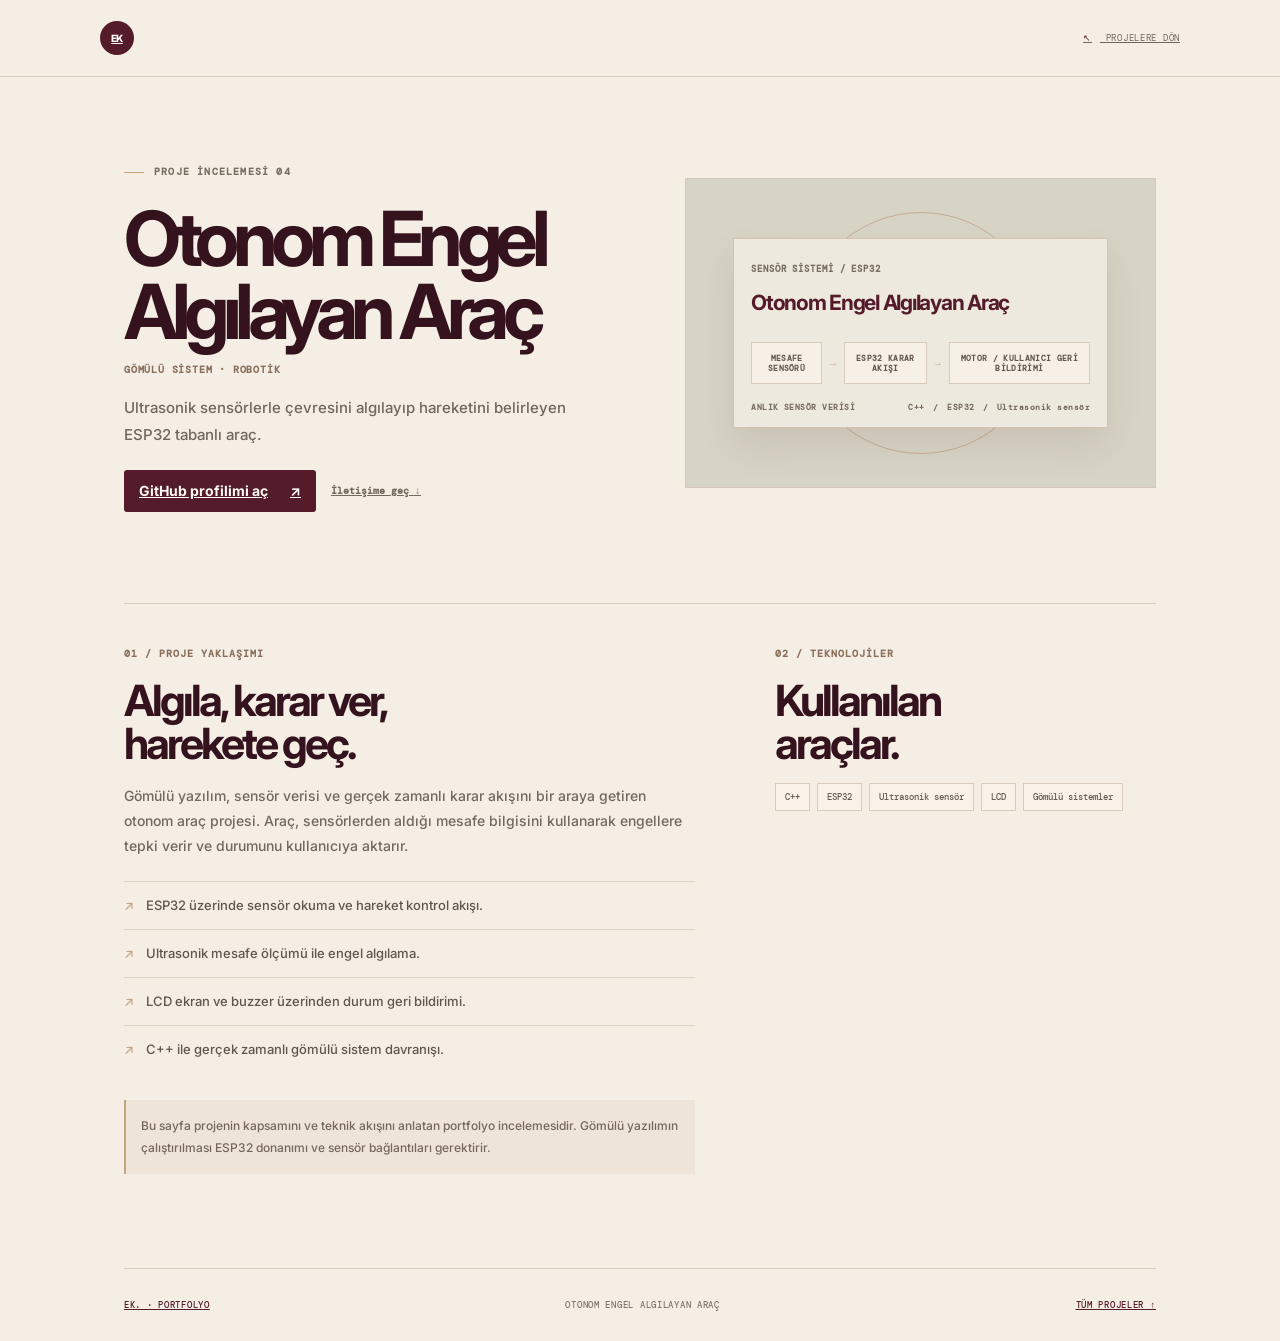
==== projects/autonomous-car/index.html @ fcb69551 "Build personal portfolio site" ====
<!doctype html><html lang="tr"><head><meta charset="UTF-8"/><meta name="viewport" content="width=device-width,initial-scale=1"/><meta name="theme-color" content="#f4eee5"/><meta name="description" content="Otonom Engel Algılayan Araç — Eren Kötüğ proje incelemesi."/><link rel="icon" type="image/svg+xml" href="/favicon.svg"/><link rel="stylesheet" href="/project.css"/><script src="/content.js" defer></script><script src="/project-page.js" defer></script><title>Otonom Engel Algılayan Araç — Eren Kötüğ</title></head><body data-project="autonomous-car"><header class="case-nav"><a class="case-brand" href="/" aria-label="Portfolyo ana sayfa">EK</a><a class="case-back" href="/#work"><span>↖</span> PROJELERE DÖN</a></header><main class="case-wrap"><section class="case-hero"><div><p class="case-eyebrow">PROJE İNCELEMESİ <span data-number></span></p><h1 class="case-title" data-title></h1><p class="case-category" data-category></p><p class="case-summary" data-summary></p><div class="case-actions"><a class="case-button" data-repo href="https://github.com/erenkotug" target="_blank" rel="noreferrer"><span data-repo-label>GitHub profilimi aç</span> <span>↗</span></a><a class="case-back-link" href="/#contact">İletişime geç ↓</a></div></div><div class="case-visual robot" data-visual><div class="case-art"><span class="case-art-label">SENSÖR SİSTEMİ / ESP32</span><div class="case-art-title" data-art-title></div><div class="case-art-flow" data-flow></div><div class="case-stat-row"><span>ANLIK SENSÖR VERİSİ</span><span data-stat></span></div></div></div></section><section class="case-body"><div><span class="case-section-label">01 / PROJE YAKLAŞIMI</span><h2>Algıla, karar ver,<br/>harekete geç.</h2><p class="case-description" data-description></p><ul class="case-points" data-points></ul><p class="case-note">Bu sayfa projenin kapsamını ve teknik akışını anlatan portfolyo incelemesidir. Gömülü yazılımın çalıştırılması ESP32 donanımı ve sensör bağlantıları gerektirir.</p></div><div><span class="case-section-label">02 / TEKNOLOJİLER</span><h2>Kullanılan<br/>araçlar.</h2><div class="case-stack" data-stack></div></div></section><footer class="case-foot"><a href="/">EK. · PORTFOLYO</a><span>OTONOM ENGEL ALGILAYAN ARAÇ</span><a href="/#work">TÜM PROJELER ↑</a></footer></main></body></html>
---- project.css ----
@import url('https://fonts.googleapis.com/css2?family=DM+Mono:wght@400;500&family=Inter:wght@400;500;600;700;800&display=swap');
:root{--paper:#f4eee5;--ink:#231e1c;--wine:#541c2b;--wine-dark:#35131e;--wine-light:#762d3f;--camel:#c8a47c;--muted:#777068;--line:#d8cbbc;--white:#fffaf3;--mono:"DM Mono",monospace;--sans:"Inter",sans-serif}*{box-sizing:border-box}html{scroll-behavior:smooth}body{margin:0;background:var(--paper);color:var(--ink);font-family:var(--sans);-webkit-font-smoothing:antialiased}.case-nav{height:77px;padding:0 max(24px,calc((100vw - 1080px)/2));display:flex;align-items:center;justify-content:space-between;border-bottom:1px solid var(--line);font:9px var(--mono);letter-spacing:.08em}.case-brand{width:34px;height:34px;display:grid;place-items:center;border-radius:50%;background:var(--wine);color:var(--white);font:800 10px var(--sans);letter-spacing:-.08em}.case-back{color:#71675e}.case-back span{margin-right:8px;color:var(--wine)}.case-wrap{max-width:1080px;padding:78px 24px 0;margin:0 auto}.case-hero{display:grid;grid-template-columns:1fr .93fr;align-items:center;gap:55px}.case-eyebrow{font:8px var(--mono);letter-spacing:.12em;color:#776d63}.case-eyebrow:before{content:"";display:inline-block;width:20px;height:1px;background:var(--camel);vertical-align:middle;margin-right:10px}.case-title{font-size:clamp(47px,6.3vw,76px);line-height:.96;letter-spacing:-.085em;font-weight:600;color:var(--wine-dark);margin:24px 0 15px}.case-number{font:9px var(--mono);color:var(--camel);vertical-align:top;margin-left:7px;letter-spacing:0}.case-category{font:8px var(--mono);letter-spacing:.08em;color:#8b6f5d}.case-summary{font-size:12px;line-height:1.9;color:#70675f;max-width:480px;margin:18px 0 22px}.case-actions{display:flex;align-items:center;gap:15px;flex-wrap:wrap}.case-button{min-height:42px;display:inline-flex;align-items:center;gap:22px;padding:12px 15px;border-radius:3px;background:var(--wine);color:var(--white);font-size:9px;font-weight:600}.case-button span{font-size:14px}.case-back-link{font:8px var(--mono);color:#74695f}.case-back-link:hover{text-decoration:underline;text-underline-offset:4px}.case-visual{height:310px;position:relative;display:grid;place-items:center;overflow:hidden;background:#dfd9ca;border:1px solid #d6c9b8}.case-visual:before,.case-visual:after{content:"";position:absolute;width:240px;height:240px;border:1px solid #c4ac93;border-radius:50%}.case-visual:after{width:170px;height:170px;border-color:#ccb89f}.case-art{position:relative;z-index:1;width:80%;min-height:190px;border:1px solid #d6c3ae;background:var(--white);box-shadow:0 18px 35px #35131e17;padding:17px}.case-art-label{font:7px var(--mono);letter-spacing:.1em;color:#776d63}.case-art-title{font-size:19px;letter-spacing:-.06em;color:var(--wine);font-weight:700;margin-top:14px}.case-art-flow{display:flex;align-items:center;justify-content:space-between;gap:8px;margin-top:27px}.case-art-flow span{min-width:0;padding:10px 7px;border:1px solid #d8cbbc;background:#f7f0e7;color:#625950;text-align:center;font:6px var(--mono);letter-spacing:.04em}.case-art-flow b{font:10px var(--mono);color:var(--camel)}.case-stat-row{position:absolute;left:17px;right:17px;bottom:14px;display:flex;justify-content:space-between;font:6px var(--mono);letter-spacing:.06em;color:#796d62}.case-visual.fraud{background:#decac2}.case-visual.ecommerce{background:#d9c7b2}.case-visual.robot{background:#d8d4c5}.case-visual.volleyball{background:#dfd9ca}.case-visual.volleyball .case-art{background:#f0e1ca}.case-visual.fraud .case-art{background:#f1e7de}.case-visual.ecommerce .case-art{background:#f7f0e7}.case-visual.robot .case-art{background:#eee9de}.case-body{display:grid;grid-template-columns:1.2fr .8fr;gap:80px;margin-top:91px;padding:37px 0 82px;border-top:1px solid var(--line)}.case-section-label{font:8px var(--mono);letter-spacing:.1em;color:#8b6f5d}.case-body h2{font-size:clamp(29px,4vw,43px);line-height:1;letter-spacing:-.07em;font-weight:500;color:var(--wine-dark);margin:18px 0}.case-description{font-size:11px;line-height:1.9;color:#716960;max-width:590px}.case-points{list-style:none;margin:23px 0 0;padding:0}.case-points li{position:relative;border-top:1px solid #dfd3c6;padding:12px 4px 12px 22px;font-size:10px;line-height:1.7;color:#5f564f}.case-points li:before{content:"↗";position:absolute;left:0;color:var(--camel)}.case-stack{display:flex;flex-wrap:wrap;gap:7px;margin-top:17px}.case-stack span{padding:7px 9px;border:1px solid #d8cbbc;background:#f8f2e9;font:7px var(--mono);color:#665b53}.case-note{margin-top:28px;padding:15px;background:#eee4d8;border-left:2px solid var(--camel);font-size:9px;line-height:1.8;color:#74685e}.case-foot{min-height:73px;border-top:1px solid var(--line);display:flex;align-items:center;justify-content:space-between;font:7px var(--mono);letter-spacing:.08em;color:#81776d}.case-foot a{color:var(--wine)}
@media(max-width:720px){.case-nav{height:69px}.case-wrap{padding-top:55px}.case-hero{grid-template-columns:1fr;gap:29px}.case-title{font-size:clamp(49px,12vw,70px);margin:19px 0 13px}.case-visual{height:270px}.case-body{grid-template-columns:1fr;gap:41px;margin-top:62px;padding-top:27px;padding-bottom:58px}.case-foot{font-size:6px;gap:10px}.case-foot span:nth-child(2){text-align:center}}

body{font-family:var(--sans);font-size:16px;font-weight:500}
.case-eyebrow,.case-section-label{font-size:10px;font-weight:600}.case-title{font-weight:700}.case-category{font-size:10px;font-weight:600}.case-summary{font-size:15px;font-weight:500;line-height:1.8}.case-button{font-size:11px;font-weight:700}.case-back-link{font-size:10px;font-weight:600}.case-art-label{font-size:9px;font-weight:600}.case-art-title{font-size:21px;font-weight:700}.case-art-flow span{font-size:8px;font-weight:600}.case-stat-row{font-size:8px;font-weight:600}.case-body h2{font-weight:700}.case-description{font-size:14px;font-weight:500;line-height:1.8}.case-points li{font-size:13px;font-weight:500;line-height:1.75}.case-stack span{font-size:9px;font-weight:500}.case-note{font-size:12px;font-weight:500;line-height:1.8}.case-foot{font-size:9px;font-weight:500}
@media(max-width:720px){.case-eyebrow,.case-section-label{font-size:9px}.case-title{font-size:clamp(44px,11vw,66px)}.case-category{font-size:9px}.case-summary{font-size:14px}.case-button{font-size:10px}.case-back-link{font-size:9px}.case-art-label{font-size:8px}.case-art-flow span{font-size:7px}.case-stat-row{font-size:7px}.case-body h2{font-size:34px}.case-description{font-size:13px}.case-points li{font-size:12px}.case-stack span{font-size:8px}.case-note{font-size:11px}.case-foot{font-size:8px}}
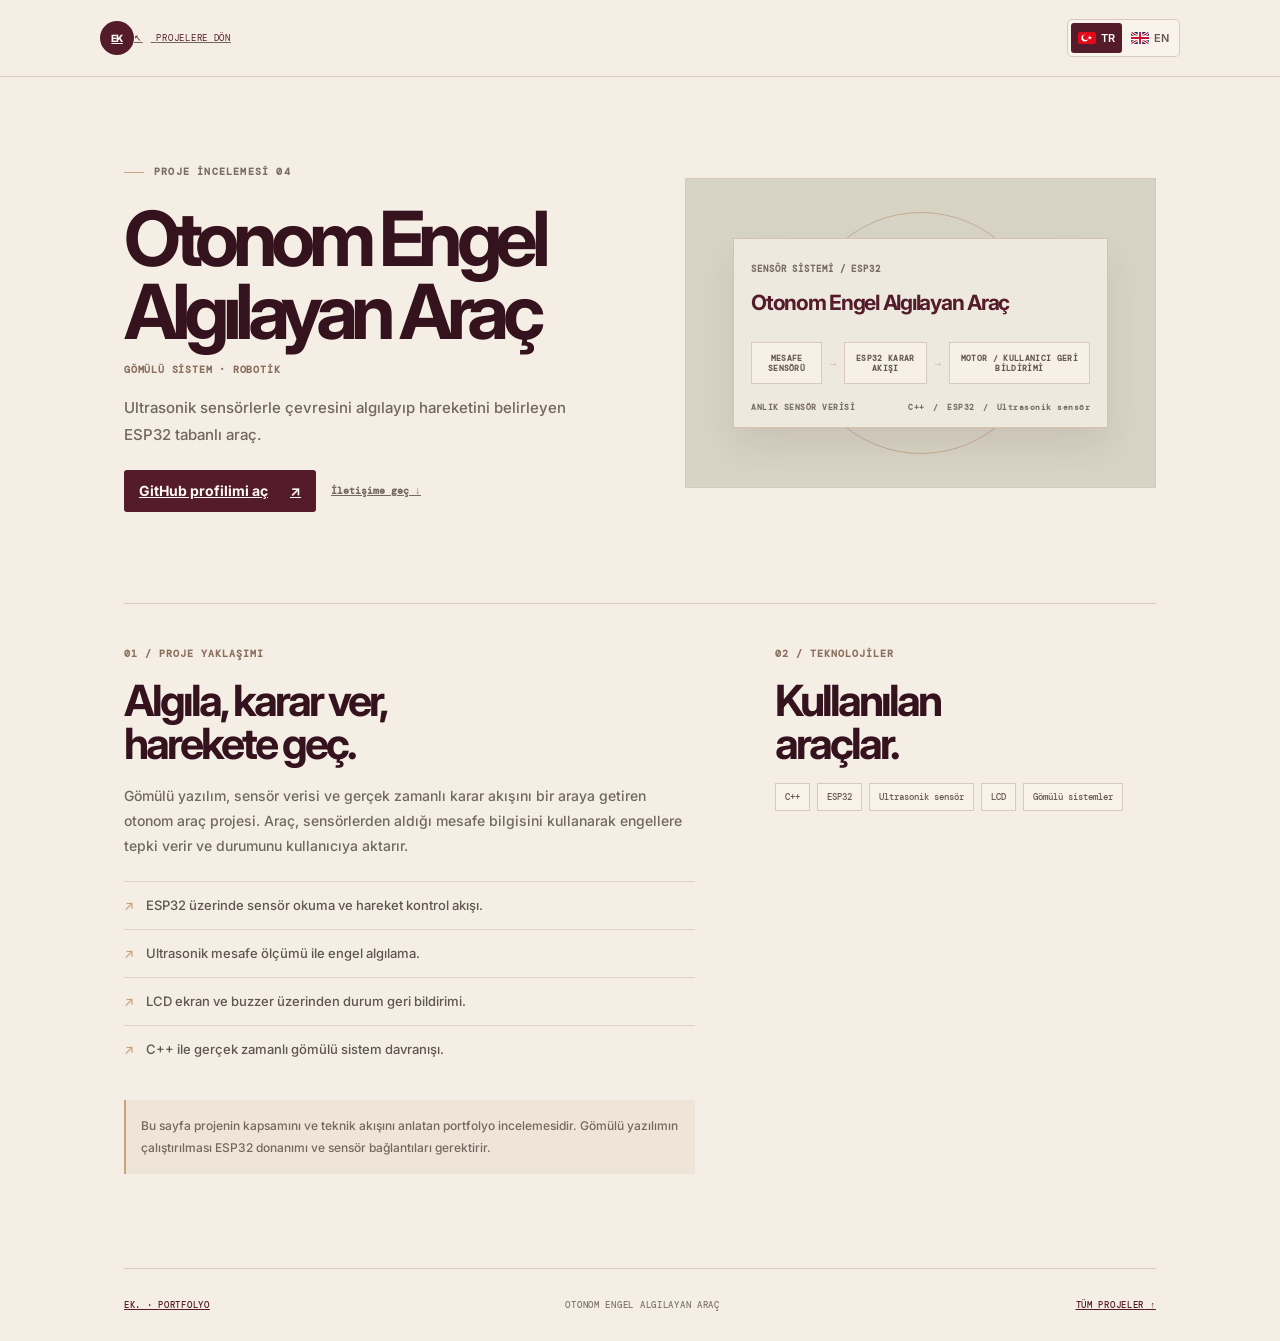
==== commit 2495469b: "Add Turkish and English portfolio content" ====
--- a/projects/autonomous-car/index.html
+++ b/projects/autonomous-car/index.html
@@ -1 +1 @@
-<!doctype html><html lang="tr"><head><meta charset="UTF-8"/><meta name="viewport" content="width=device-width,initial-scale=1"/><meta name="theme-color" content="#f4eee5"/><meta name="description" content="Otonom Engel Algılayan Araç — Eren Kötüğ proje incelemesi."/><link rel="icon" type="image/svg+xml" href="/favicon.svg"/><link rel="stylesheet" href="/project.css"/><script src="/content.js" defer></script><script src="/project-page.js" defer></script><title>Otonom Engel Algılayan Araç — Eren Kötüğ</title></head><body data-project="autonomous-car"><header class="case-nav"><a class="case-brand" href="/" aria-label="Portfolyo ana sayfa">EK</a><a class="case-back" href="/#work"><span>↖</span> PROJELERE DÖN</a></header><main class="case-wrap"><section class="case-hero"><div><p class="case-eyebrow">PROJE İNCELEMESİ <span data-number></span></p><h1 class="case-title" data-title></h1><p class="case-category" data-category></p><p class="case-summary" data-summary></p><div class="case-actions"><a class="case-button" data-repo href="https://github.com/erenkotug" target="_blank" rel="noreferrer"><span data-repo-label>GitHub profilimi aç</span> <span>↗</span></a><a class="case-back-link" href="/#contact">İletişime geç ↓</a></div></div><div class="case-visual robot" data-visual><div class="case-art"><span class="case-art-label">SENSÖR SİSTEMİ / ESP32</span><div class="case-art-title" data-art-title></div><div class="case-art-flow" data-flow></div><div class="case-stat-row"><span>ANLIK SENSÖR VERİSİ</span><span data-stat></span></div></div></div></section><section class="case-body"><div><span class="case-section-label">01 / PROJE YAKLAŞIMI</span><h2>Algıla, karar ver,<br/>harekete geç.</h2><p class="case-description" data-description></p><ul class="case-points" data-points></ul><p class="case-note">Bu sayfa projenin kapsamını ve teknik akışını anlatan portfolyo incelemesidir. Gömülü yazılımın çalıştırılması ESP32 donanımı ve sensör bağlantıları gerektirir.</p></div><div><span class="case-section-label">02 / TEKNOLOJİLER</span><h2>Kullanılan<br/>araçlar.</h2><div class="case-stack" data-stack></div></div></section><footer class="case-foot"><a href="/">EK. · PORTFOLYO</a><span>OTONOM ENGEL ALGILAYAN ARAÇ</span><a href="/#work">TÜM PROJELER ↑</a></footer></main></body></html>
+<!doctype html><html lang="tr"><head><meta charset="UTF-8"/><meta name="viewport" content="width=device-width,initial-scale=1"/><meta name="theme-color" content="#f4eee5"/><meta name="description" content="Otonom Engel Algılayan Araç — Eren Kötüğ proje incelemesi."/><link rel="icon" type="image/svg+xml" href="../../favicon.svg"/><link rel="stylesheet" href="../../project.css"/><script src="../../content.js" defer></script><script src="../../project-page.js" defer></script><title>Otonom Engel Algılayan Araç — Eren Kötüğ</title></head><body data-project="autonomous-car"><header class="case-nav"><a class="case-brand" href="../../" aria-label="Portfolyo ana sayfa" data-i18n-aria="homeLabel">EK</a><a class="case-back" href="../../#work"><span>↖</span> <span data-i18n="caseBack">PROJELERE DÖN</span></a></header><main class="case-wrap"><section class="case-hero"><div><p class="case-eyebrow"><span data-i18n="caseEyebrow">PROJE İNCELEMESİ</span> <span data-number></span></p><h1 class="case-title" data-title></h1><p class="case-category" data-category></p><p class="case-summary" data-summary></p><div class="case-actions"><a class="case-button" data-repo href="https://github.com/erenkotug" target="_blank" rel="noreferrer"><span data-repo-label>GitHub profilimi aç</span> <span>↗</span></a><a class="case-back-link" href="../../#contact"><span data-i18n="caseContact">İletişime geç</span> ↓</a></div></div><div class="case-visual robot" data-visual><div class="case-art"><span class="case-art-label" data-case-art></span><div class="case-art-title" data-art-title></div><div class="case-art-flow" data-flow></div><div class="case-stat-row"><span data-case-stat-label></span><span data-stat></span></div></div></div></section><section class="case-body"><div><span class="case-section-label">01 / <span data-i18n="caseApproach">PROJE YAKLAŞIMI</span></span><h2 data-case-heading></h2><p class="case-description" data-description></p><ul class="case-points" data-points></ul><p class="case-note" data-case-note></p></div><div><span class="case-section-label">02 / <span data-i18n="caseTech">TEKNOLOJİLER</span></span><h2 data-i18n="caseTools">Kullanılan<br/>araçlar.</h2><div class="case-stack" data-stack></div></div></section><footer class="case-foot"><a href="../../">EK. · <span data-i18n="portfolio">PORTFOLYO</span></a><span data-case-project-name></span><a href="../../#work"><span data-i18n="allProjects">TÜM PROJELER</span> ↑</a></footer></main></body></html>
--- a/project.css
+++ b/project.css
@@ -4,4 +4,10 @@
 
 body{font-family:var(--sans);font-size:16px;font-weight:500}
 .case-eyebrow,.case-section-label{font-size:10px;font-weight:600}.case-title{font-weight:700}.case-category{font-size:10px;font-weight:600}.case-summary{font-size:15px;font-weight:500;line-height:1.8}.case-button{font-size:11px;font-weight:700}.case-back-link{font-size:10px;font-weight:600}.case-art-label{font-size:9px;font-weight:600}.case-art-title{font-size:21px;font-weight:700}.case-art-flow span{font-size:8px;font-weight:600}.case-stat-row{font-size:8px;font-weight:600}.case-body h2{font-weight:700}.case-description{font-size:14px;font-weight:500;line-height:1.8}.case-points li{font-size:13px;font-weight:500;line-height:1.75}.case-stack span{font-size:9px;font-weight:500}.case-note{font-size:12px;font-weight:500;line-height:1.8}.case-foot{font-size:9px;font-weight:500}
-@media(max-width:720px){.case-eyebrow,.case-section-label{font-size:9px}.case-title{font-size:clamp(44px,11vw,66px)}.case-category{font-size:9px}.case-summary{font-size:14px}.case-button{font-size:10px}.case-back-link{font-size:9px}.case-art-label{font-size:8px}.case-art-flow span{font-size:7px}.case-stat-row{font-size:7px}.case-body h2{font-size:34px}.case-description{font-size:13px}.case-points li{font-size:12px}.case-stack span{font-size:8px}.case-note{font-size:11px}.case-foot{font-size:8px}}+@media(max-width:720px){.case-eyebrow,.case-section-label{font-size:9px}.case-title{font-size:clamp(44px,11vw,66px)}.case-category{font-size:9px}.case-summary{font-size:14px}.case-button{font-size:10px}.case-back-link{font-size:9px}.case-art-label{font-size:8px}.case-art-flow span{font-size:7px}.case-stat-row{font-size:7px}.case-body h2{font-size:34px}.case-description{font-size:13px}.case-points li{font-size:12px}.case-stack span{font-size:8px}.case-note{font-size:11px}.case-foot{font-size:8px}}
+
+.case-nav .language-toggle{margin-left:auto}
+.language-toggle{display:inline-flex;align-items:center;gap:2px;padding:3px;border:1px solid var(--line);border-radius:5px;background:#fffaf380}
+.language-option{display:inline-flex;align-items:center;gap:5px;min-height:30px;padding:5px 7px;border:0;border-radius:3px;background:transparent;color:#66594f;font:600 11px var(--sans);cursor:pointer;transition:background .2s,color .2s}
+.language-option svg{display:block;width:18px;height:12px;border-radius:2px;overflow:hidden}
+.language-option:hover,.language-option.is-active{background:var(--wine);color:var(--white)}
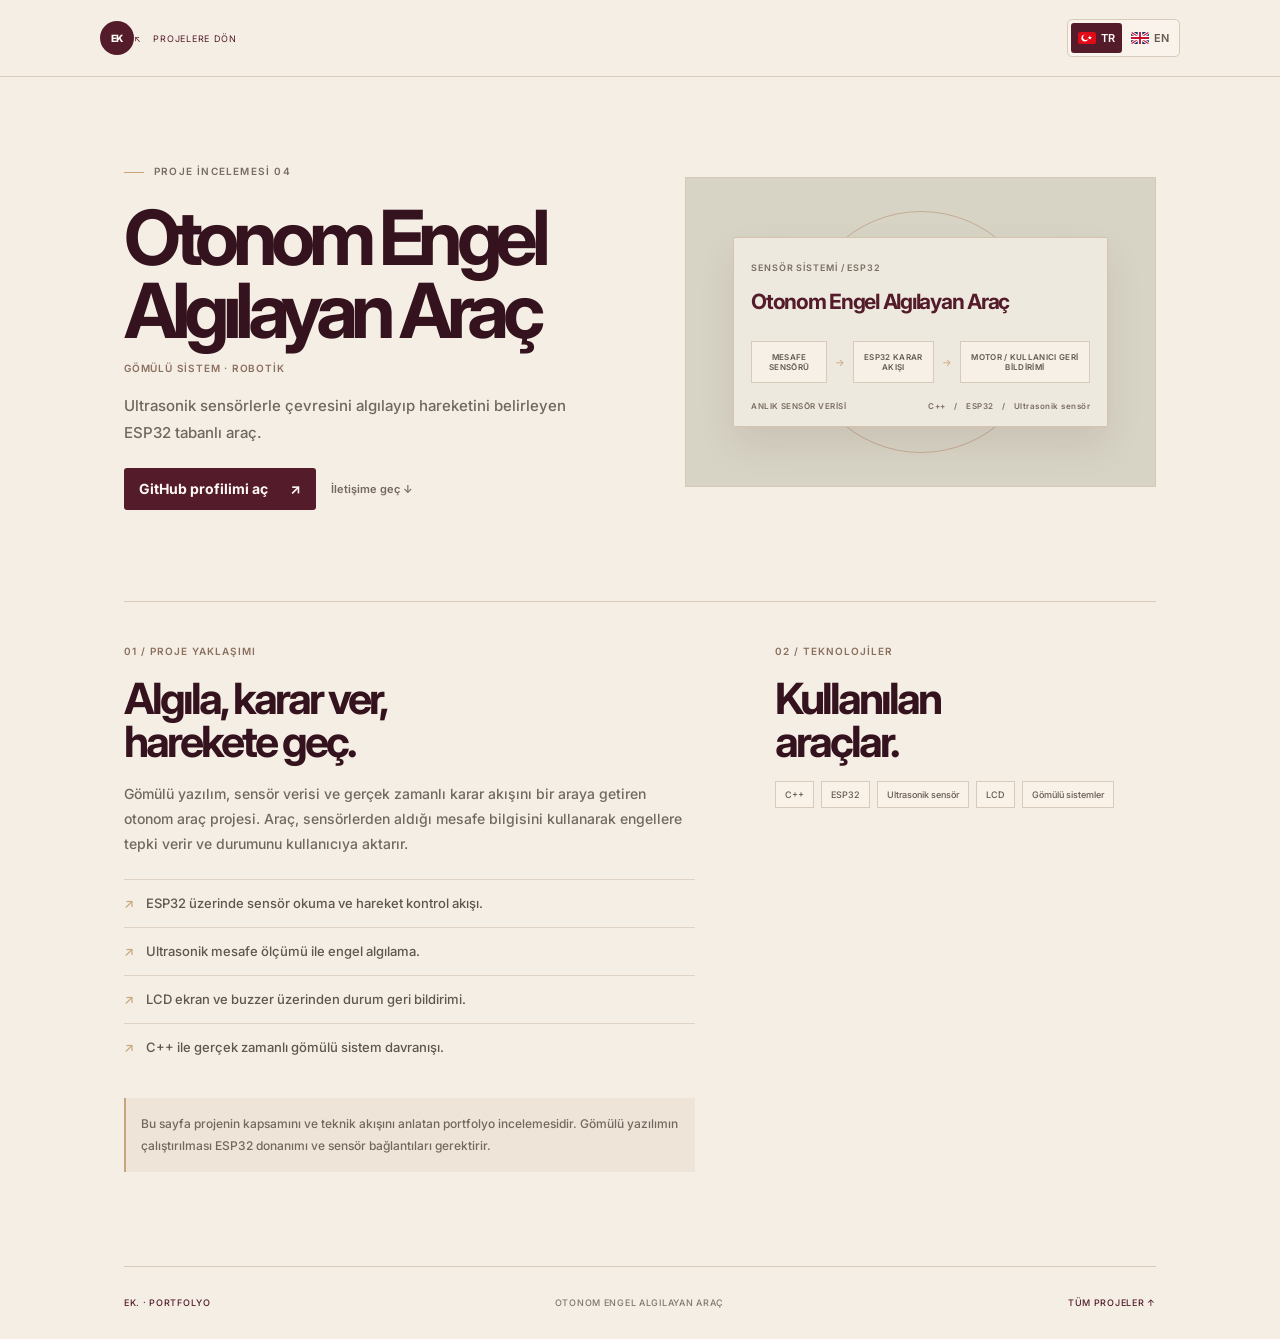
==== commit b643795c: "Use text presentation for arrows across pages" ====
--- a/projects/autonomous-car/index.html
+++ b/projects/autonomous-car/index.html
@@ -1 +1 @@
-<!doctype html><html lang="tr"><head><meta charset="UTF-8"/><meta name="viewport" content="width=device-width,initial-scale=1"/><meta name="theme-color" content="#f4eee5"/><meta name="description" content="Otonom Engel Algılayan Araç — Eren Kötüğ proje incelemesi."/><link rel="icon" type="image/svg+xml" href="../../favicon.svg"/><link rel="stylesheet" href="../../project.css"/><script src="../../content.js" defer></script><script src="../../project-page.js" defer></script><title>Otonom Engel Algılayan Araç — Eren Kötüğ</title></head><body data-project="autonomous-car"><header class="case-nav"><a class="case-brand" href="../../" aria-label="Portfolyo ana sayfa" data-i18n-aria="homeLabel">EK</a><a class="case-back" href="../../#work"><span>↖</span> <span data-i18n="caseBack">PROJELERE DÖN</span></a></header><main class="case-wrap"><section class="case-hero"><div><p class="case-eyebrow"><span data-i18n="caseEyebrow">PROJE İNCELEMESİ</span> <span data-number></span></p><h1 class="case-title" data-title></h1><p class="case-category" data-category></p><p class="case-summary" data-summary></p><div class="case-actions"><a class="case-button" data-repo href="https://github.com/erenkotug" target="_blank" rel="noreferrer"><span data-repo-label>GitHub profilimi aç</span> <span>↗</span></a><a class="case-back-link" href="../../#contact"><span data-i18n="caseContact">İletişime geç</span> ↓</a></div></div><div class="case-visual robot" data-visual><div class="case-art"><span class="case-art-label" data-case-art></span><div class="case-art-title" data-art-title></div><div class="case-art-flow" data-flow></div><div class="case-stat-row"><span data-case-stat-label></span><span data-stat></span></div></div></div></section><section class="case-body"><div><span class="case-section-label">01 / <span data-i18n="caseApproach">PROJE YAKLAŞIMI</span></span><h2 data-case-heading></h2><p class="case-description" data-description></p><ul class="case-points" data-points></ul><p class="case-note" data-case-note></p></div><div><span class="case-section-label">02 / <span data-i18n="caseTech">TEKNOLOJİLER</span></span><h2 data-i18n="caseTools">Kullanılan<br/>araçlar.</h2><div class="case-stack" data-stack></div></div></section><footer class="case-foot"><a href="../../">EK. · <span data-i18n="portfolio">PORTFOLYO</span></a><span data-case-project-name></span><a href="../../#work"><span data-i18n="allProjects">TÜM PROJELER</span> ↑</a></footer></main></body></html>
+<!doctype html><html lang="tr"><head><meta charset="UTF-8"/><meta name="viewport" content="width=device-width,initial-scale=1"/><meta name="theme-color" content="#f4eee5"/><meta name="description" content="Otonom Engel Algılayan Araç — Eren Kötüğ proje incelemesi."/><link rel="icon" type="image/svg+xml" href="../../favicon.svg"/><link rel="stylesheet" href="../../project.css"/><script src="../../content.js" defer></script><script src="../../project-page.js" defer></script><title>Otonom Engel Algılayan Araç — Eren Kötüğ</title></head><body data-project="autonomous-car"><header class="case-nav"><a class="case-brand" href="../../" aria-label="Portfolyo ana sayfa" data-i18n-aria="homeLabel">EK</a><a class="case-back" href="../../#work"><span>↖︎</span> <span data-i18n="caseBack">PROJELERE DÖN</span></a></header><main class="case-wrap"><section class="case-hero"><div><p class="case-eyebrow"><span data-i18n="caseEyebrow">PROJE İNCELEMESİ</span> <span data-number></span></p><h1 class="case-title" data-title></h1><p class="case-category" data-category></p><p class="case-summary" data-summary></p><div class="case-actions"><a class="case-button" data-repo href="https://github.com/erenkotug" target="_blank" rel="noreferrer"><span data-repo-label>GitHub profilimi aç</span> <span>↗︎</span></a><a class="case-back-link" href="../../#contact"><span data-i18n="caseContact">İletişime geç</span> ↓︎</a></div></div><div class="case-visual robot" data-visual><div class="case-art"><span class="case-art-label" data-case-art></span><div class="case-art-title" data-art-title></div><div class="case-art-flow" data-flow></div><div class="case-stat-row"><span data-case-stat-label></span><span data-stat></span></div></div></div></section><section class="case-body"><div><span class="case-section-label">01 / <span data-i18n="caseApproach">PROJE YAKLAŞIMI</span></span><h2 data-case-heading></h2><p class="case-description" data-description></p><ul class="case-points" data-points></ul><p class="case-note" data-case-note></p></div><div><span class="case-section-label">02 / <span data-i18n="caseTech">TEKNOLOJİLER</span></span><h2 data-i18n="caseTools">Kullanılan<br/>araçlar.</h2><div class="case-stack" data-stack></div></div></section><footer class="case-foot"><a href="../../">EK. · <span data-i18n="portfolio">PORTFOLYO</span></a><span data-case-project-name></span><a href="../../#work"><span data-i18n="allProjects">TÜM PROJELER</span> ↑︎</a></footer></main></body></html>
--- a/project.css
+++ b/project.css
@@ -1,5 +1,5 @@
-@import url('https://fonts.googleapis.com/css2?family=DM+Mono:wght@400;500&family=Inter:wght@400;500;600;700;800&display=swap');
-:root{--paper:#f4eee5;--ink:#231e1c;--wine:#541c2b;--wine-dark:#35131e;--wine-light:#762d3f;--camel:#c8a47c;--muted:#777068;--line:#d8cbbc;--white:#fffaf3;--mono:"DM Mono",monospace;--sans:"Inter",sans-serif}*{box-sizing:border-box}html{scroll-behavior:smooth}body{margin:0;background:var(--paper);color:var(--ink);font-family:var(--sans);-webkit-font-smoothing:antialiased}.case-nav{height:77px;padding:0 max(24px,calc((100vw - 1080px)/2));display:flex;align-items:center;justify-content:space-between;border-bottom:1px solid var(--line);font:9px var(--mono);letter-spacing:.08em}.case-brand{width:34px;height:34px;display:grid;place-items:center;border-radius:50%;background:var(--wine);color:var(--white);font:800 10px var(--sans);letter-spacing:-.08em}.case-back{color:#71675e}.case-back span{margin-right:8px;color:var(--wine)}.case-wrap{max-width:1080px;padding:78px 24px 0;margin:0 auto}.case-hero{display:grid;grid-template-columns:1fr .93fr;align-items:center;gap:55px}.case-eyebrow{font:8px var(--mono);letter-spacing:.12em;color:#776d63}.case-eyebrow:before{content:"";display:inline-block;width:20px;height:1px;background:var(--camel);vertical-align:middle;margin-right:10px}.case-title{font-size:clamp(47px,6.3vw,76px);line-height:.96;letter-spacing:-.085em;font-weight:600;color:var(--wine-dark);margin:24px 0 15px}.case-number{font:9px var(--mono);color:var(--camel);vertical-align:top;margin-left:7px;letter-spacing:0}.case-category{font:8px var(--mono);letter-spacing:.08em;color:#8b6f5d}.case-summary{font-size:12px;line-height:1.9;color:#70675f;max-width:480px;margin:18px 0 22px}.case-actions{display:flex;align-items:center;gap:15px;flex-wrap:wrap}.case-button{min-height:42px;display:inline-flex;align-items:center;gap:22px;padding:12px 15px;border-radius:3px;background:var(--wine);color:var(--white);font-size:9px;font-weight:600}.case-button span{font-size:14px}.case-back-link{font:8px var(--mono);color:#74695f}.case-back-link:hover{text-decoration:underline;text-underline-offset:4px}.case-visual{height:310px;position:relative;display:grid;place-items:center;overflow:hidden;background:#dfd9ca;border:1px solid #d6c9b8}.case-visual:before,.case-visual:after{content:"";position:absolute;width:240px;height:240px;border:1px solid #c4ac93;border-radius:50%}.case-visual:after{width:170px;height:170px;border-color:#ccb89f}.case-art{position:relative;z-index:1;width:80%;min-height:190px;border:1px solid #d6c3ae;background:var(--white);box-shadow:0 18px 35px #35131e17;padding:17px}.case-art-label{font:7px var(--mono);letter-spacing:.1em;color:#776d63}.case-art-title{font-size:19px;letter-spacing:-.06em;color:var(--wine);font-weight:700;margin-top:14px}.case-art-flow{display:flex;align-items:center;justify-content:space-between;gap:8px;margin-top:27px}.case-art-flow span{min-width:0;padding:10px 7px;border:1px solid #d8cbbc;background:#f7f0e7;color:#625950;text-align:center;font:6px var(--mono);letter-spacing:.04em}.case-art-flow b{font:10px var(--mono);color:var(--camel)}.case-stat-row{position:absolute;left:17px;right:17px;bottom:14px;display:flex;justify-content:space-between;font:6px var(--mono);letter-spacing:.06em;color:#796d62}.case-visual.fraud{background:#decac2}.case-visual.ecommerce{background:#d9c7b2}.case-visual.robot{background:#d8d4c5}.case-visual.volleyball{background:#dfd9ca}.case-visual.volleyball .case-art{background:#f0e1ca}.case-visual.fraud .case-art{background:#f1e7de}.case-visual.ecommerce .case-art{background:#f7f0e7}.case-visual.robot .case-art{background:#eee9de}.case-body{display:grid;grid-template-columns:1.2fr .8fr;gap:80px;margin-top:91px;padding:37px 0 82px;border-top:1px solid var(--line)}.case-section-label{font:8px var(--mono);letter-spacing:.1em;color:#8b6f5d}.case-body h2{font-size:clamp(29px,4vw,43px);line-height:1;letter-spacing:-.07em;font-weight:500;color:var(--wine-dark);margin:18px 0}.case-description{font-size:11px;line-height:1.9;color:#716960;max-width:590px}.case-points{list-style:none;margin:23px 0 0;padding:0}.case-points li{position:relative;border-top:1px solid #dfd3c6;padding:12px 4px 12px 22px;font-size:10px;line-height:1.7;color:#5f564f}.case-points li:before{content:"↗";position:absolute;left:0;color:var(--camel)}.case-stack{display:flex;flex-wrap:wrap;gap:7px;margin-top:17px}.case-stack span{padding:7px 9px;border:1px solid #d8cbbc;background:#f8f2e9;font:7px var(--mono);color:#665b53}.case-note{margin-top:28px;padding:15px;background:#eee4d8;border-left:2px solid var(--camel);font-size:9px;line-height:1.8;color:#74685e}.case-foot{min-height:73px;border-top:1px solid var(--line);display:flex;align-items:center;justify-content:space-between;font:7px var(--mono);letter-spacing:.08em;color:#81776d}.case-foot a{color:var(--wine)}
+@import url('https://fonts.googleapis.com/css2?family=Inter:wght@400;500;600;700;800&display=swap');
+:root{--paper:#f4eee5;--ink:#231e1c;--wine:#541c2b;--wine-dark:#35131e;--wine-light:#762d3f;--camel:#c8a47c;--muted:#777068;--line:#d8cbbc;--white:#fffaf3;--mono:var(--sans);--sans:"Inter",sans-serif}*{box-sizing:border-box}html{scroll-behavior:smooth}body{margin:0;background:var(--paper);color:var(--ink);font-family:var(--sans);-webkit-font-smoothing:antialiased}.case-nav{height:77px;padding:0 max(24px,calc((100vw - 1080px)/2));display:flex;align-items:center;justify-content:space-between;border-bottom:1px solid var(--line);font:9px var(--mono);letter-spacing:.08em}.case-brand{width:34px;height:34px;display:grid;place-items:center;border-radius:50%;background:var(--wine);color:var(--white);font:800 10px var(--sans);letter-spacing:-.08em}.case-back{color:#71675e}.case-back span{margin-right:8px;color:var(--wine)}.case-wrap{max-width:1080px;padding:78px 24px 0;margin:0 auto}.case-hero{display:grid;grid-template-columns:1fr .93fr;align-items:center;gap:55px}.case-eyebrow{font:8px var(--mono);letter-spacing:.12em;color:#776d63}.case-eyebrow:before{content:"";display:inline-block;width:20px;height:1px;background:var(--camel);vertical-align:middle;margin-right:10px}.case-title{font-size:clamp(47px,6.3vw,76px);line-height:.96;letter-spacing:-.085em;font-weight:600;color:var(--wine-dark);margin:24px 0 15px}.case-number{font:9px var(--mono);color:var(--camel);vertical-align:top;margin-left:7px;letter-spacing:0}.case-category{font:8px var(--mono);letter-spacing:.08em;color:#8b6f5d}.case-summary{font-size:12px;line-height:1.9;color:#70675f;max-width:480px;margin:18px 0 22px}.case-actions{display:flex;align-items:center;gap:15px;flex-wrap:wrap}.case-button{min-height:42px;display:inline-flex;align-items:center;gap:22px;padding:12px 15px;border-radius:3px;background:var(--wine);color:var(--white);font-size:9px;font-weight:600}.case-button span{font-size:14px}.case-back-link{font:8px var(--mono);color:#74695f}.case-back-link:hover{text-decoration:underline;text-underline-offset:4px}.case-visual{height:310px;position:relative;display:grid;place-items:center;overflow:hidden;background:#dfd9ca;border:1px solid #d6c9b8}.case-visual:before,.case-visual:after{content:"";position:absolute;width:240px;height:240px;border:1px solid #c4ac93;border-radius:50%}.case-visual:after{width:170px;height:170px;border-color:#ccb89f}.case-art{position:relative;z-index:1;width:80%;min-height:190px;border:1px solid #d6c3ae;background:var(--white);box-shadow:0 18px 35px #35131e17;padding:17px}.case-art-label{font:7px var(--mono);letter-spacing:.1em;color:#776d63}.case-art-title{font-size:19px;letter-spacing:-.06em;color:var(--wine);font-weight:700;margin-top:14px}.case-art-flow{display:flex;align-items:center;justify-content:space-between;gap:8px;margin-top:27px}.case-art-flow span{min-width:0;padding:10px 7px;border:1px solid #d8cbbc;background:#f7f0e7;color:#625950;text-align:center;font:6px var(--mono);letter-spacing:.04em}.case-art-flow b{font:10px var(--mono);color:var(--camel)}.case-stat-row{position:absolute;left:17px;right:17px;bottom:14px;display:flex;justify-content:space-between;font:6px var(--mono);letter-spacing:.06em;color:#796d62}.case-visual.fraud{background:#decac2}.case-visual.ecommerce{background:#d9c7b2}.case-visual.robot{background:#d8d4c5}.case-visual.volleyball{background:#dfd9ca}.case-visual.volleyball .case-art{background:#f0e1ca}.case-visual.fraud .case-art{background:#f1e7de}.case-visual.ecommerce .case-art{background:#f7f0e7}.case-visual.robot .case-art{background:#eee9de}.case-body{display:grid;grid-template-columns:1.2fr .8fr;gap:80px;margin-top:91px;padding:37px 0 82px;border-top:1px solid var(--line)}.case-section-label{font:8px var(--mono);letter-spacing:.1em;color:#8b6f5d}.case-body h2{font-size:clamp(29px,4vw,43px);line-height:1;letter-spacing:-.07em;font-weight:500;color:var(--wine-dark);margin:18px 0}.case-description{font-size:11px;line-height:1.9;color:#716960;max-width:590px}.case-points{list-style:none;margin:23px 0 0;padding:0}.case-points li{position:relative;border-top:1px solid #dfd3c6;padding:12px 4px 12px 22px;font-size:10px;line-height:1.7;color:#5f564f}.case-points li:before{content:"↗︎";position:absolute;left:0;color:var(--camel)}.case-stack{display:flex;flex-wrap:wrap;gap:7px;margin-top:17px}.case-stack span{padding:7px 9px;border:1px solid #d8cbbc;background:#f8f2e9;font:7px var(--mono);color:#665b53}.case-note{margin-top:28px;padding:15px;background:#eee4d8;border-left:2px solid var(--camel);font-size:9px;line-height:1.8;color:#74685e}.case-foot{min-height:73px;border-top:1px solid var(--line);display:flex;align-items:center;justify-content:space-between;font:7px var(--mono);letter-spacing:.08em;color:#81776d}.case-foot a{color:var(--wine)}
 @media(max-width:720px){.case-nav{height:69px}.case-wrap{padding-top:55px}.case-hero{grid-template-columns:1fr;gap:29px}.case-title{font-size:clamp(49px,12vw,70px);margin:19px 0 13px}.case-visual{height:270px}.case-body{grid-template-columns:1fr;gap:41px;margin-top:62px;padding-top:27px;padding-bottom:58px}.case-foot{font-size:6px;gap:10px}.case-foot span:nth-child(2){text-align:center}}
 
 body{font-family:var(--sans);font-size:16px;font-weight:500}
@@ -7,7 +7,10 @@
 @media(max-width:720px){.case-eyebrow,.case-section-label{font-size:9px}.case-title{font-size:clamp(44px,11vw,66px)}.case-category{font-size:9px}.case-summary{font-size:14px}.case-button{font-size:10px}.case-back-link{font-size:9px}.case-art-label{font-size:8px}.case-art-flow span{font-size:7px}.case-stat-row{font-size:7px}.case-body h2{font-size:34px}.case-description{font-size:13px}.case-points li{font-size:12px}.case-stack span{font-size:8px}.case-note{font-size:11px}.case-foot{font-size:8px}}
 
 .case-nav .language-toggle{margin-left:auto}
+a{text-decoration:none}
 .language-toggle{display:inline-flex;align-items:center;gap:2px;padding:3px;border:1px solid var(--line);border-radius:5px;background:#fffaf380}
 .language-option{display:inline-flex;align-items:center;gap:5px;min-height:30px;padding:5px 7px;border:0;border-radius:3px;background:transparent;color:#66594f;font:600 11px var(--sans);cursor:pointer;transition:background .2s,color .2s}
 .language-option svg{display:block;width:18px;height:12px;border-radius:2px;overflow:hidden}
 .language-option:hover,.language-option.is-active{background:var(--wine);color:var(--white)}
+.case-back-link{font-family:var(--sans);font-size:11px;font-weight:600;letter-spacing:0}
+@media(max-width:720px){.case-back-link{font-size:10px}}
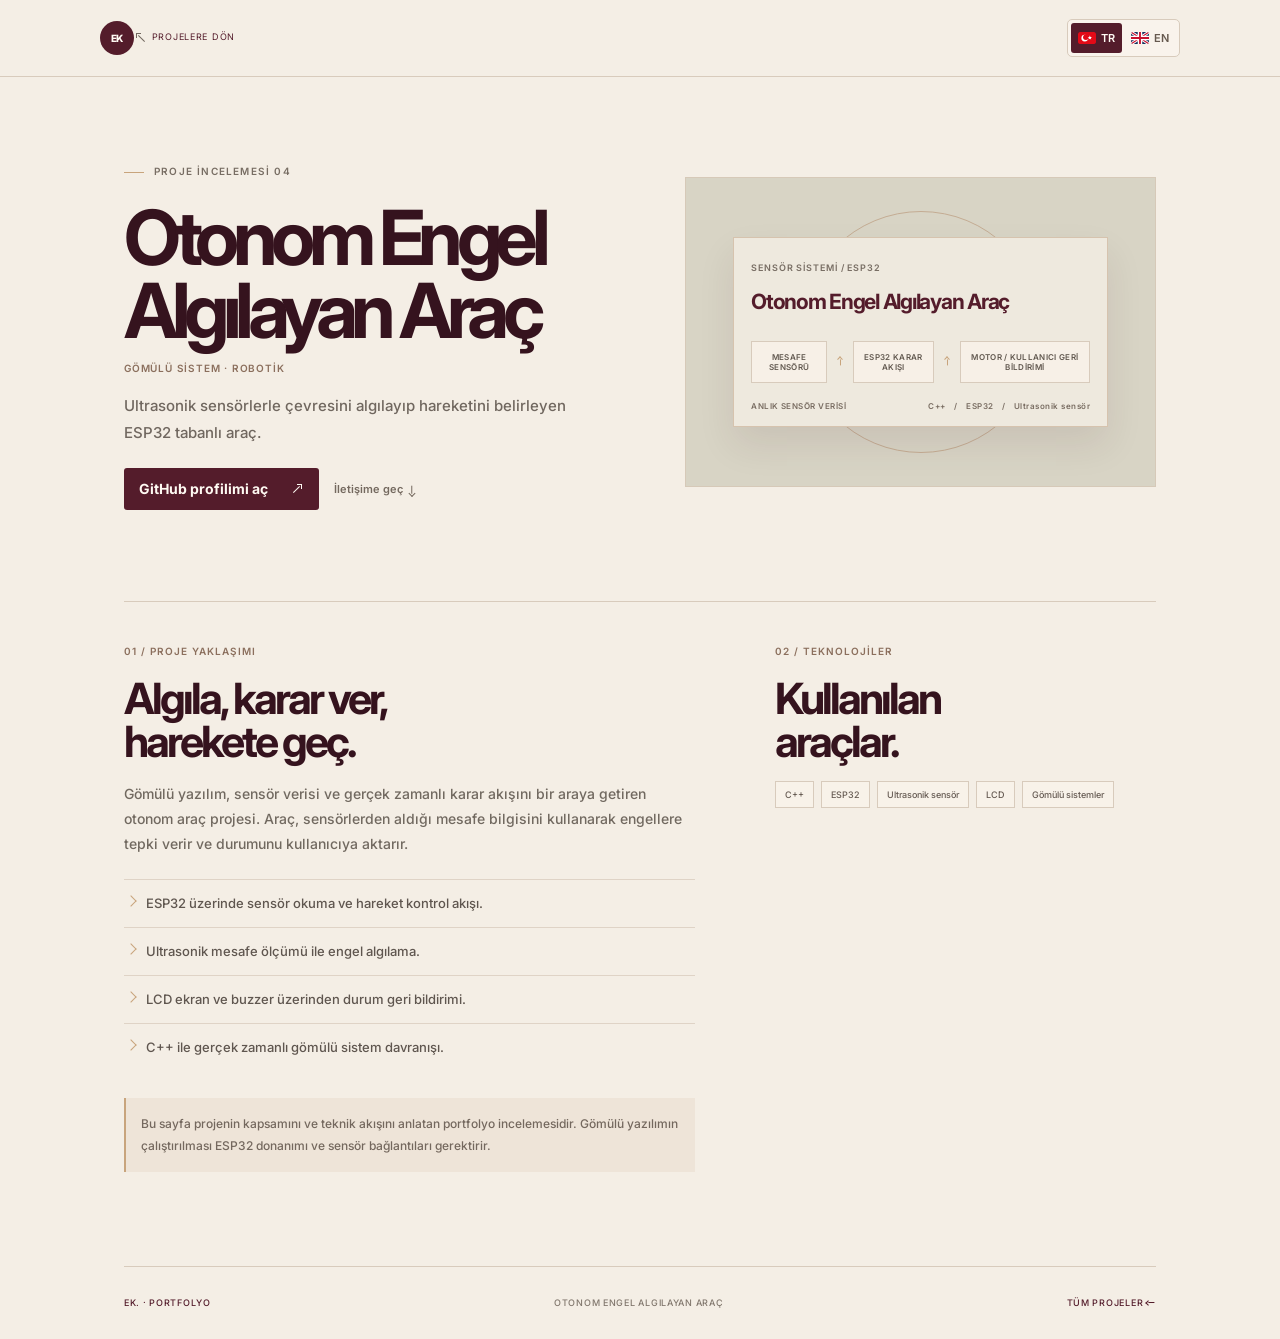
==== commit f27645b6: "Replace interface arrows with CSS icons" ====
--- a/projects/autonomous-car/index.html
+++ b/projects/autonomous-car/index.html
@@ -1 +1 @@
-<!doctype html><html lang="tr"><head><meta charset="UTF-8"/><meta name="viewport" content="width=device-width,initial-scale=1"/><meta name="theme-color" content="#f4eee5"/><meta name="description" content="Otonom Engel Algılayan Araç — Eren Kötüğ proje incelemesi."/><link rel="icon" type="image/svg+xml" href="../../favicon.svg"/><link rel="stylesheet" href="../../project.css"/><script src="../../content.js" defer></script><script src="../../project-page.js" defer></script><title>Otonom Engel Algılayan Araç — Eren Kötüğ</title></head><body data-project="autonomous-car"><header class="case-nav"><a class="case-brand" href="../../" aria-label="Portfolyo ana sayfa" data-i18n-aria="homeLabel">EK</a><a class="case-back" href="../../#work"><span>↖︎</span> <span data-i18n="caseBack">PROJELERE DÖN</span></a></header><main class="case-wrap"><section class="case-hero"><div><p class="case-eyebrow"><span data-i18n="caseEyebrow">PROJE İNCELEMESİ</span> <span data-number></span></p><h1 class="case-title" data-title></h1><p class="case-category" data-category></p><p class="case-summary" data-summary></p><div class="case-actions"><a class="case-button" data-repo href="https://github.com/erenkotug" target="_blank" rel="noreferrer"><span data-repo-label>GitHub profilimi aç</span> <span>↗︎</span></a><a class="case-back-link" href="../../#contact"><span data-i18n="caseContact">İletişime geç</span> ↓︎</a></div></div><div class="case-visual robot" data-visual><div class="case-art"><span class="case-art-label" data-case-art></span><div class="case-art-title" data-art-title></div><div class="case-art-flow" data-flow></div><div class="case-stat-row"><span data-case-stat-label></span><span data-stat></span></div></div></div></section><section class="case-body"><div><span class="case-section-label">01 / <span data-i18n="caseApproach">PROJE YAKLAŞIMI</span></span><h2 data-case-heading></h2><p class="case-description" data-description></p><ul class="case-points" data-points></ul><p class="case-note" data-case-note></p></div><div><span class="case-section-label">02 / <span data-i18n="caseTech">TEKNOLOJİLER</span></span><h2 data-i18n="caseTools">Kullanılan<br/>araçlar.</h2><div class="case-stack" data-stack></div></div></section><footer class="case-foot"><a href="../../">EK. · <span data-i18n="portfolio">PORTFOLYO</span></a><span data-case-project-name></span><a href="../../#work"><span data-i18n="allProjects">TÜM PROJELER</span> ↑︎</a></footer></main></body></html>
+<!doctype html><html lang="tr"><head><meta charset="UTF-8"/><meta name="viewport" content="width=device-width,initial-scale=1"/><meta name="theme-color" content="#f4eee5"/><meta name="description" content="Otonom Engel Algılayan Araç — Eren Kötüğ proje incelemesi."/><link rel="icon" type="image/svg+xml" href="../../favicon.svg"/><link rel="stylesheet" href="../../project.css"/><script src="../../content.js" defer></script><script src="../../project-page.js" defer></script><title>Otonom Engel Algılayan Araç — Eren Kötüğ</title></head><body data-project="autonomous-car"><header class="case-nav"><a class="case-brand" href="../../" aria-label="Portfolyo ana sayfa" data-i18n-aria="homeLabel">EK</a><a class="case-back" href="../../#work"><i class="arrow-mark arrow-up-left" aria-hidden="true"></i> <span data-i18n="caseBack">PROJELERE DÖN</span></a></header><main class="case-wrap"><section class="case-hero"><div><p class="case-eyebrow"><span data-i18n="caseEyebrow">PROJE İNCELEMESİ</span> <span data-number></span></p><h1 class="case-title" data-title></h1><p class="case-category" data-category></p><p class="case-summary" data-summary></p><div class="case-actions"><a class="case-button" data-repo href="https://github.com/erenkotug" target="_blank" rel="noreferrer"><span data-repo-label>GitHub profilimi aç</span> <i class="arrow-mark" aria-hidden="true"></i></a><a class="case-back-link" href="../../#contact"><span data-i18n="caseContact">İletişime geç</span> <i class="arrow-mark arrow-down" aria-hidden="true"></i></a></div></div><div class="case-visual robot" data-visual><div class="case-art"><span class="case-art-label" data-case-art></span><div class="case-art-title" data-art-title></div><div class="case-art-flow" data-flow></div><div class="case-stat-row"><span data-case-stat-label></span><span data-stat></span></div></div></div></section><section class="case-body"><div><span class="case-section-label">01 / <span data-i18n="caseApproach">PROJE YAKLAŞIMI</span></span><h2 data-case-heading></h2><p class="case-description" data-description></p><ul class="case-points" data-points></ul><p class="case-note" data-case-note></p></div><div><span class="case-section-label">02 / <span data-i18n="caseTech">TEKNOLOJİLER</span></span><h2 data-i18n="caseTools">Kullanılan<br/>araçlar.</h2><div class="case-stack" data-stack></div></div></section><footer class="case-foot"><a href="../../">EK. · <span data-i18n="portfolio">PORTFOLYO</span></a><span data-case-project-name></span><a href="../../#work"><span data-i18n="allProjects">TÜM PROJELER</span> <i class="arrow-mark arrow-up" aria-hidden="true"></i></a></footer></main></body></html>
--- a/project.css
+++ b/project.css
@@ -1,5 +1,5 @@
 @import url('https://fonts.googleapis.com/css2?family=Inter:wght@400;500;600;700;800&display=swap');
-:root{--paper:#f4eee5;--ink:#231e1c;--wine:#541c2b;--wine-dark:#35131e;--wine-light:#762d3f;--camel:#c8a47c;--muted:#777068;--line:#d8cbbc;--white:#fffaf3;--mono:var(--sans);--sans:"Inter",sans-serif}*{box-sizing:border-box}html{scroll-behavior:smooth}body{margin:0;background:var(--paper);color:var(--ink);font-family:var(--sans);-webkit-font-smoothing:antialiased}.case-nav{height:77px;padding:0 max(24px,calc((100vw - 1080px)/2));display:flex;align-items:center;justify-content:space-between;border-bottom:1px solid var(--line);font:9px var(--mono);letter-spacing:.08em}.case-brand{width:34px;height:34px;display:grid;place-items:center;border-radius:50%;background:var(--wine);color:var(--white);font:800 10px var(--sans);letter-spacing:-.08em}.case-back{color:#71675e}.case-back span{margin-right:8px;color:var(--wine)}.case-wrap{max-width:1080px;padding:78px 24px 0;margin:0 auto}.case-hero{display:grid;grid-template-columns:1fr .93fr;align-items:center;gap:55px}.case-eyebrow{font:8px var(--mono);letter-spacing:.12em;color:#776d63}.case-eyebrow:before{content:"";display:inline-block;width:20px;height:1px;background:var(--camel);vertical-align:middle;margin-right:10px}.case-title{font-size:clamp(47px,6.3vw,76px);line-height:.96;letter-spacing:-.085em;font-weight:600;color:var(--wine-dark);margin:24px 0 15px}.case-number{font:9px var(--mono);color:var(--camel);vertical-align:top;margin-left:7px;letter-spacing:0}.case-category{font:8px var(--mono);letter-spacing:.08em;color:#8b6f5d}.case-summary{font-size:12px;line-height:1.9;color:#70675f;max-width:480px;margin:18px 0 22px}.case-actions{display:flex;align-items:center;gap:15px;flex-wrap:wrap}.case-button{min-height:42px;display:inline-flex;align-items:center;gap:22px;padding:12px 15px;border-radius:3px;background:var(--wine);color:var(--white);font-size:9px;font-weight:600}.case-button span{font-size:14px}.case-back-link{font:8px var(--mono);color:#74695f}.case-back-link:hover{text-decoration:underline;text-underline-offset:4px}.case-visual{height:310px;position:relative;display:grid;place-items:center;overflow:hidden;background:#dfd9ca;border:1px solid #d6c9b8}.case-visual:before,.case-visual:after{content:"";position:absolute;width:240px;height:240px;border:1px solid #c4ac93;border-radius:50%}.case-visual:after{width:170px;height:170px;border-color:#ccb89f}.case-art{position:relative;z-index:1;width:80%;min-height:190px;border:1px solid #d6c3ae;background:var(--white);box-shadow:0 18px 35px #35131e17;padding:17px}.case-art-label{font:7px var(--mono);letter-spacing:.1em;color:#776d63}.case-art-title{font-size:19px;letter-spacing:-.06em;color:var(--wine);font-weight:700;margin-top:14px}.case-art-flow{display:flex;align-items:center;justify-content:space-between;gap:8px;margin-top:27px}.case-art-flow span{min-width:0;padding:10px 7px;border:1px solid #d8cbbc;background:#f7f0e7;color:#625950;text-align:center;font:6px var(--mono);letter-spacing:.04em}.case-art-flow b{font:10px var(--mono);color:var(--camel)}.case-stat-row{position:absolute;left:17px;right:17px;bottom:14px;display:flex;justify-content:space-between;font:6px var(--mono);letter-spacing:.06em;color:#796d62}.case-visual.fraud{background:#decac2}.case-visual.ecommerce{background:#d9c7b2}.case-visual.robot{background:#d8d4c5}.case-visual.volleyball{background:#dfd9ca}.case-visual.volleyball .case-art{background:#f0e1ca}.case-visual.fraud .case-art{background:#f1e7de}.case-visual.ecommerce .case-art{background:#f7f0e7}.case-visual.robot .case-art{background:#eee9de}.case-body{display:grid;grid-template-columns:1.2fr .8fr;gap:80px;margin-top:91px;padding:37px 0 82px;border-top:1px solid var(--line)}.case-section-label{font:8px var(--mono);letter-spacing:.1em;color:#8b6f5d}.case-body h2{font-size:clamp(29px,4vw,43px);line-height:1;letter-spacing:-.07em;font-weight:500;color:var(--wine-dark);margin:18px 0}.case-description{font-size:11px;line-height:1.9;color:#716960;max-width:590px}.case-points{list-style:none;margin:23px 0 0;padding:0}.case-points li{position:relative;border-top:1px solid #dfd3c6;padding:12px 4px 12px 22px;font-size:10px;line-height:1.7;color:#5f564f}.case-points li:before{content:"↗︎";position:absolute;left:0;color:var(--camel)}.case-stack{display:flex;flex-wrap:wrap;gap:7px;margin-top:17px}.case-stack span{padding:7px 9px;border:1px solid #d8cbbc;background:#f8f2e9;font:7px var(--mono);color:#665b53}.case-note{margin-top:28px;padding:15px;background:#eee4d8;border-left:2px solid var(--camel);font-size:9px;line-height:1.8;color:#74685e}.case-foot{min-height:73px;border-top:1px solid var(--line);display:flex;align-items:center;justify-content:space-between;font:7px var(--mono);letter-spacing:.08em;color:#81776d}.case-foot a{color:var(--wine)}
+:root{--paper:#f4eee5;--ink:#231e1c;--wine:#541c2b;--wine-dark:#35131e;--wine-light:#762d3f;--camel:#c8a47c;--muted:#777068;--line:#d8cbbc;--white:#fffaf3;--mono:var(--sans);--sans:"Inter",sans-serif}*{box-sizing:border-box}html{scroll-behavior:smooth}body{margin:0;background:var(--paper);color:var(--ink);font-family:var(--sans);-webkit-font-smoothing:antialiased}.case-nav{height:77px;padding:0 max(24px,calc((100vw - 1080px)/2));display:flex;align-items:center;justify-content:space-between;border-bottom:1px solid var(--line);font:9px var(--mono);letter-spacing:.08em}.case-brand{width:34px;height:34px;display:grid;place-items:center;border-radius:50%;background:var(--wine);color:var(--white);font:800 10px var(--sans);letter-spacing:-.08em}.case-back{color:#71675e}.case-back span{margin-right:8px;color:var(--wine)}.case-wrap{max-width:1080px;padding:78px 24px 0;margin:0 auto}.case-hero{display:grid;grid-template-columns:1fr .93fr;align-items:center;gap:55px}.case-eyebrow{font:8px var(--mono);letter-spacing:.12em;color:#776d63}.case-eyebrow:before{content:"";display:inline-block;width:20px;height:1px;background:var(--camel);vertical-align:middle;margin-right:10px}.case-title{font-size:clamp(47px,6.3vw,76px);line-height:.96;letter-spacing:-.085em;font-weight:600;color:var(--wine-dark);margin:24px 0 15px}.case-number{font:9px var(--mono);color:var(--camel);vertical-align:top;margin-left:7px;letter-spacing:0}.case-category{font:8px var(--mono);letter-spacing:.08em;color:#8b6f5d}.case-summary{font-size:12px;line-height:1.9;color:#70675f;max-width:480px;margin:18px 0 22px}.case-actions{display:flex;align-items:center;gap:15px;flex-wrap:wrap}.case-button{min-height:42px;display:inline-flex;align-items:center;gap:22px;padding:12px 15px;border-radius:3px;background:var(--wine);color:var(--white);font-size:9px;font-weight:600}.case-button span{font-size:14px}.case-back-link{font:8px var(--mono);color:#74695f}.case-back-link:hover{text-decoration:underline;text-underline-offset:4px}.case-visual{height:310px;position:relative;display:grid;place-items:center;overflow:hidden;background:#dfd9ca;border:1px solid #d6c9b8}.case-visual:before,.case-visual:after{content:"";position:absolute;width:240px;height:240px;border:1px solid #c4ac93;border-radius:50%}.case-visual:after{width:170px;height:170px;border-color:#ccb89f}.case-art{position:relative;z-index:1;width:80%;min-height:190px;border:1px solid #d6c3ae;background:var(--white);box-shadow:0 18px 35px #35131e17;padding:17px}.case-art-label{font:7px var(--mono);letter-spacing:.1em;color:#776d63}.case-art-title{font-size:19px;letter-spacing:-.06em;color:var(--wine);font-weight:700;margin-top:14px}.case-art-flow{display:flex;align-items:center;justify-content:space-between;gap:8px;margin-top:27px}.case-art-flow span{min-width:0;padding:10px 7px;border:1px solid #d8cbbc;background:#f7f0e7;color:#625950;text-align:center;font:6px var(--mono);letter-spacing:.04em}.case-art-flow b{font:10px var(--mono);color:var(--camel)}.case-stat-row{position:absolute;left:17px;right:17px;bottom:14px;display:flex;justify-content:space-between;font:6px var(--mono);letter-spacing:.06em;color:#796d62}.case-visual.fraud{background:#decac2}.case-visual.ecommerce{background:#d9c7b2}.case-visual.robot{background:#d8d4c5}.case-visual.volleyball{background:#dfd9ca}.case-visual.volleyball .case-art{background:#f0e1ca}.case-visual.fraud .case-art{background:#f1e7de}.case-visual.ecommerce .case-art{background:#f7f0e7}.case-visual.robot .case-art{background:#eee9de}.case-body{display:grid;grid-template-columns:1.2fr .8fr;gap:80px;margin-top:91px;padding:37px 0 82px;border-top:1px solid var(--line)}.case-section-label{font:8px var(--mono);letter-spacing:.1em;color:#8b6f5d}.case-body h2{font-size:clamp(29px,4vw,43px);line-height:1;letter-spacing:-.07em;font-weight:500;color:var(--wine-dark);margin:18px 0}.case-description{font-size:11px;line-height:1.9;color:#716960;max-width:590px}.case-points{list-style:none;margin:23px 0 0;padding:0}.case-points li{position:relative;border-top:1px solid #dfd3c6;padding:12px 4px 12px 22px;font-size:10px;line-height:1.7;color:#5f564f}.case-points li:before{content:"";position:absolute;left:3px;top:17px;width:7px;height:7px;border-top:1.5px solid var(--camel);border-right:1.5px solid var(--camel);transform:rotate(45deg)}.case-stack{display:flex;flex-wrap:wrap;gap:7px;margin-top:17px}.case-stack span{padding:7px 9px;border:1px solid #d8cbbc;background:#f8f2e9;font:7px var(--mono);color:#665b53}.case-note{margin-top:28px;padding:15px;background:#eee4d8;border-left:2px solid var(--camel);font-size:9px;line-height:1.8;color:#74685e}.case-foot{min-height:73px;border-top:1px solid var(--line);display:flex;align-items:center;justify-content:space-between;font:7px var(--mono);letter-spacing:.08em;color:#81776d}.case-foot a{color:var(--wine)}
 @media(max-width:720px){.case-nav{height:69px}.case-wrap{padding-top:55px}.case-hero{grid-template-columns:1fr;gap:29px}.case-title{font-size:clamp(49px,12vw,70px);margin:19px 0 13px}.case-visual{height:270px}.case-body{grid-template-columns:1fr;gap:41px;margin-top:62px;padding-top:27px;padding-bottom:58px}.case-foot{font-size:6px;gap:10px}.case-foot span:nth-child(2){text-align:center}}
 
 body{font-family:var(--sans);font-size:16px;font-weight:500}
@@ -14,3 +14,9 @@
 .language-option:hover,.language-option.is-active{background:var(--wine);color:var(--white)}
 .case-back-link{font-family:var(--sans);font-size:11px;font-weight:600;letter-spacing:0}
 @media(max-width:720px){.case-back-link{font-size:10px}}
+
+.arrow-mark{display:inline-block;position:relative;width:1em;height:1em;flex:0 0 1em;vertical-align:middle;color:currentColor}
+.arrow-mark::before{content:"";position:absolute;left:16%;top:50%;width:64%;border-top:1.5px solid currentColor;transform:rotate(-45deg);transform-origin:center}
+.arrow-mark::after{content:"";position:absolute;right:12%;top:12%;width:30%;height:30%;border-top:1.5px solid currentColor;border-right:1.5px solid currentColor}
+.arrow-right{transform:rotate(-45deg)}.arrow-down{transform:rotate(135deg)}.arrow-up{transform:rotate(-135deg)}.arrow-up-left{transform:rotate(-90deg)}.arrow-down-right{transform:rotate(90deg)}
+.case-back .arrow-mark,.case-button .arrow-mark{font-size:14px}.case-back-link .arrow-mark{font-size:12px}.case-foot .arrow-mark{font-size:10px}
